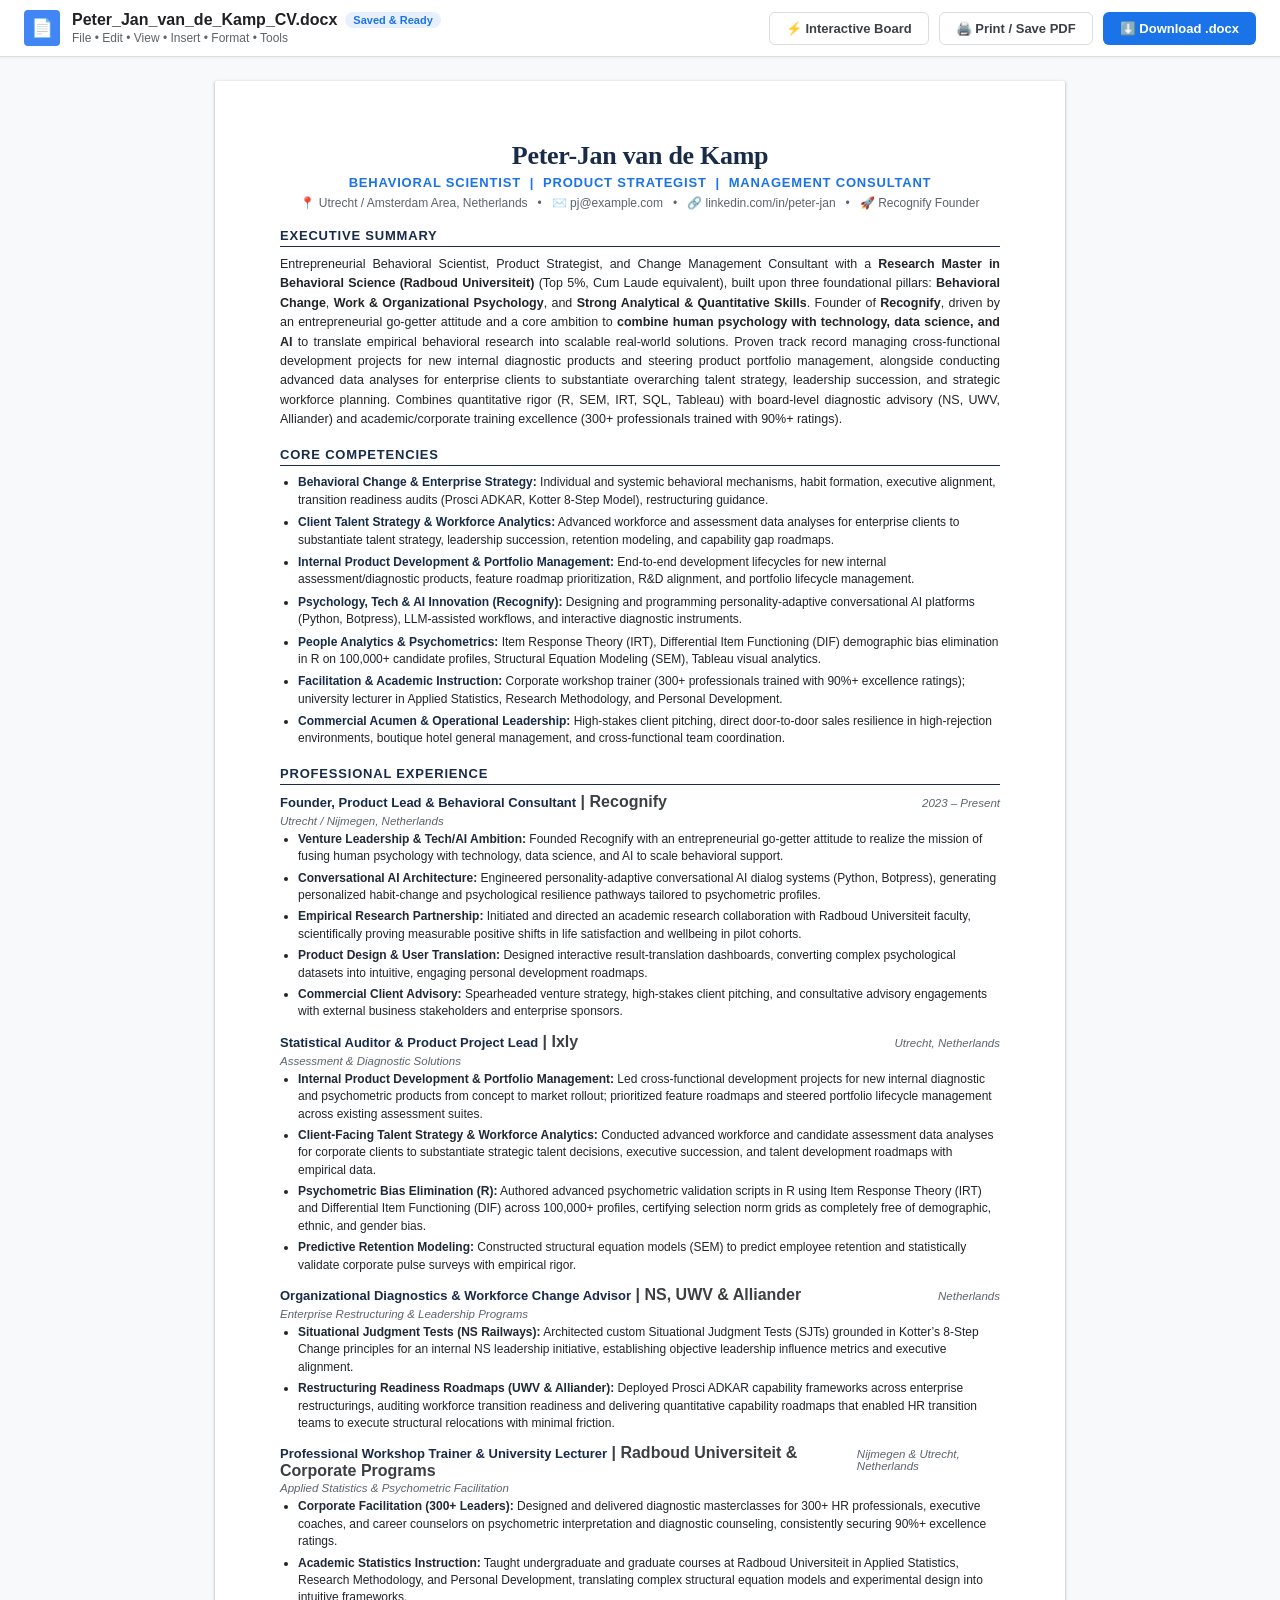
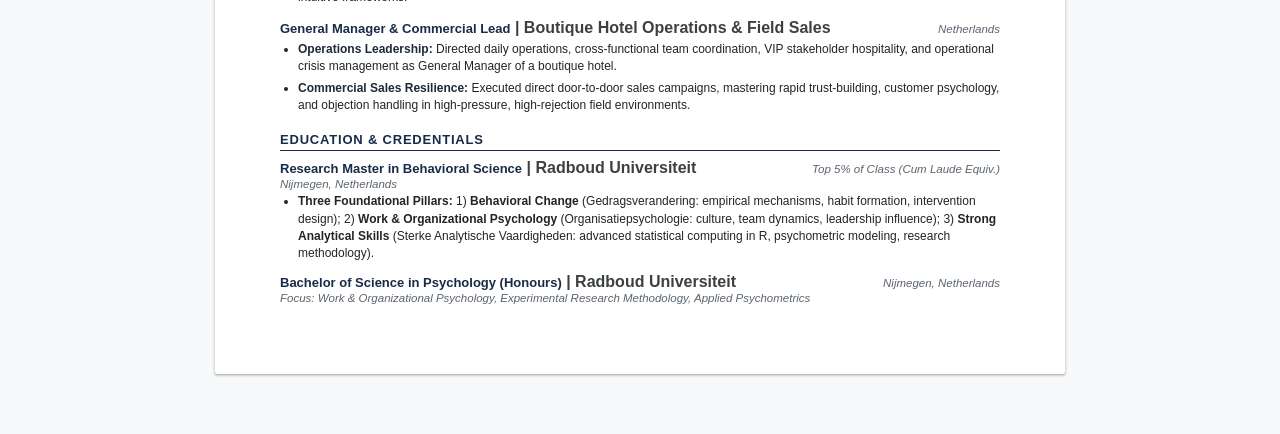
==== cv_google_doc.html @ d3017855 "feat: initial release of Peter-Jan interactive portfolio & CV" ====
<!DOCTYPE html>
<html lang="en">
<head>
  <meta charset="UTF-8">
  <meta name="viewport" content="width=device-width, initial-scale=1.0">
  <title>Peter-Jan van de Kamp — Curriculum Vitae (Google Doc View)</title>
  <link rel="preconnect" href="https://fonts.googleapis.com">
  <link rel="preconnect" href="https://fonts.gstatic.com" crossorigin>
  <link href="https://fonts.googleapis.com/css2?family=Calibri&family=EB+Garamond:wght@400;600;700&family=Inter:wght@400;500;600;700&display=swap" rel="stylesheet">
  <style>
    :root {
      --docs-bg: #F8F9FA;
      --docs-paper: #FFFFFF;
      --docs-header-navy: #182B49;
      --docs-text: #212529;
      --docs-muted: #5A646E;
      --docs-accent: #1A73E8;
      --docs-border: #DADCE0;
    }

    * {
      box-sizing: border-box;
      margin: 0;
      padding: 0;
    }

    body {
      background-color: var(--docs-bg);
      font-family: 'Calibri', -apple-system, BlinkMacSystemFont, "Segoe UI", Roboto, sans-serif;
      color: var(--docs-text);
      display: flex;
      flex-direction: column;
      align-items: center;
      min-height: 100vh;
      padding-bottom: 60px;
    }

    /* Google Docs App Bar */
    .gdocs-bar {
      width: 100%;
      background: #FFFFFF;
      border-bottom: 1px solid var(--docs-border);
      padding: 10px 24px;
      display: flex;
      justify-content: space-between;
      align-items: center;
      position: sticky;
      top: 0;
      z-index: 100;
      box-shadow: 0 1px 3px rgba(0,0,0,0.05);
    }

    .gdocs-title-group {
      display: flex;
      align-items: center;
      gap: 12px;
    }

    .gdocs-icon {
      width: 36px;
      height: 36px;
      background: #4285F4;
      border-radius: 4px;
      display: flex;
      align-items: center;
      justify-content: center;
      color: white;
      font-weight: 700;
      font-size: 18px;
    }

    .gdocs-meta h1 {
      font-size: 16px;
      font-weight: 600;
      color: #202124;
      display: flex;
      align-items: center;
      gap: 8px;
    }

    .gdocs-badge {
      font-size: 11px;
      padding: 2px 8px;
      border-radius: 12px;
      background: #E8F0FE;
      color: #1A73E8;
      font-weight: 600;
    }

    .gdocs-menu {
      font-size: 12px;
      color: #5F6368;
      margin-top: 2px;
    }

    .gdocs-actions {
      display: flex;
      gap: 10px;
      align-items: center;
    }

    .btn {
      display: inline-flex;
      align-items: center;
      gap: 6px;
      padding: 8px 16px;
      border-radius: 6px;
      font-size: 13px;
      font-weight: 600;
      text-decoration: none;
      cursor: pointer;
      border: 1px solid transparent;
      transition: all 0.15s ease;
    }

    .btn-primary {
      background: #1A73E8;
      color: #FFFFFF;
    }
    .btn-primary:hover {
      background: #1557B0;
    }

    .btn-secondary {
      background: #FFFFFF;
      color: #3C4043;
      border-color: #DADCE0;
    }
    .btn-secondary:hover {
      background: #F1F3F4;
    }

    /* Page Container (Google Docs Sheet Simulation) */
    .document-viewport {
      margin-top: 24px;
      width: 100%;
      max-width: 850px;
      display: flex;
      flex-direction: column;
      gap: 24px;
    }

    .paper-sheet {
      background: var(--docs-paper);
      box-shadow: 0 1px 3px 1px rgba(60,64,67,0.15), 0 1px 2px 0 rgba(60,64,67,0.3);
      padding: 60px 65px;
      min-height: 1100px;
      border-radius: 2px;
    }

    /* CV Document Typography */
    .cv-header {
      text-align: center;
      margin-bottom: 18px;
    }

    .cv-name {
      font-family: 'Georgia', serif;
      font-size: 26px;
      font-weight: 700;
      color: var(--docs-header-navy);
      letter-spacing: -0.3px;
      margin-bottom: 4px;
    }

    .cv-subtitle {
      font-size: 13px;
      font-weight: 700;
      color: #1A73E8;
      text-transform: uppercase;
      letter-spacing: 0.8px;
      margin-bottom: 6px;
    }

    .cv-contacts {
      font-size: 12px;
      color: var(--docs-muted);
      display: flex;
      justify-content: center;
      align-items: center;
      gap: 10px;
      flex-wrap: wrap;
    }

    .cv-contacts a {
      color: var(--docs-muted);
      text-decoration: none;
    }
    .cv-contacts a:hover {
      text-decoration: underline;
      color: #1A73E8;
    }

    .section-title {
      font-size: 13px;
      font-weight: 700;
      color: var(--docs-header-navy);
      text-transform: uppercase;
      letter-spacing: 0.8px;
      border-bottom: 1.5px solid var(--docs-header-navy);
      padding-bottom: 3px;
      margin-top: 18px;
      margin-bottom: 8px;
    }

    .summary-text {
      font-size: 12.5px;
      line-height: 1.55;
      color: var(--docs-text);
      text-align: justify;
      margin-bottom: 12px;
    }

    .competency-list {
      list-style-type: disc;
      padding-left: 18px;
      margin-bottom: 12px;
    }

    .competency-list li {
      font-size: 12px;
      line-height: 1.45;
      margin-bottom: 5px;
      color: var(--docs-text);
    }

    .competency-list strong {
      color: var(--docs-header-navy);
    }

    .role-block {
      margin-bottom: 12px;
    }

    .role-header {
      display: flex;
      justify-content: space-between;
      align-items: baseline;
      margin-bottom: 2px;
    }

    .role-title {
      font-size: 13px;
      font-weight: 700;
      color: var(--docs-header-navy);
    }

    .role-company {
      font-weight: 600;
      color: #3C4043;
    }

    .role-meta {
      font-size: 11.5px;
      color: var(--docs-muted);
      font-style: italic;
      margin-bottom: 4px;
    }

    .role-bullets {
      list-style-type: disc;
      padding-left: 18px;
    }

    .role-bullets li {
      font-size: 12px;
      line-height: 1.45;
      margin-bottom: 4px;
      color: var(--docs-text);
    }

    .role-bullets strong {
      color: #1F2937;
    }

    .education-block {
      margin-bottom: 10px;
    }

    .edu-header {
      display: flex;
      justify-content: space-between;
      align-items: baseline;
    }

    .edu-degree {
      font-size: 13px;
      font-weight: 700;
      color: var(--docs-header-navy);
    }

    .edu-school {
      font-weight: 600;
      color: #3C4043;
    }

    .edu-meta {
      font-size: 11.5px;
      color: var(--docs-muted);
      font-style: italic;
      margin-bottom: 3px;
    }

    .edu-bullets {
      list-style-type: disc;
      padding-left: 18px;
    }

    .edu-bullets li {
      font-size: 12px;
      line-height: 1.45;
      color: var(--docs-text);
    }

    /* Print styling */
    @media print {
      body {
        background: #FFFFFF;
        padding: 0;
      }
      .gdocs-bar {
        display: none !important;
      }
      .document-viewport {
        margin: 0;
        max-width: 100%;
      }
      .paper-sheet {
        box-shadow: none;
        padding: 20mm 15mm;
      }
    }
  </style>
</head>
<body>

  <!-- Top Google Docs Control Bar -->
  <header class="gdocs-bar">
    <div class="gdocs-title-group">
      <div class="gdocs-icon">📄</div>
      <div class="gdocs-meta">
        <h1>Peter_Jan_van_de_Kamp_CV.docx <span class="gdocs-badge">Saved &amp; Ready</span></h1>
        <div class="gdocs-menu">File  •  Edit  •  View  •  Insert  •  Format  •  Tools</div>
      </div>
    </div>
    <div class="gdocs-actions">
      <a href="index.html" class="btn btn-secondary">
        ⚡ Interactive Board
      </a>
      <button class="btn btn-secondary" onclick="window.print()">
        🖨️ Print / Save PDF
      </button>
      <a href="Peter_Jan_Van_De_Kamp_CV.docx" download class="btn btn-primary">
        ⬇️ Download .docx
      </a>
    </div>
  </header>

  <!-- Document Paper Sheet -->
  <main class="document-viewport">
    <article class="paper-sheet" id="printable-cv">

      <!-- Header -->
      <header class="cv-header">
        <h1 class="cv-name">Peter-Jan van de Kamp</h1>
        <div class="cv-subtitle">Behavioral Scientist &nbsp;|&nbsp; Product Strategist &nbsp;|&nbsp; Management Consultant</div>
        <div class="cv-contacts">
          <span>📍 Utrecht / Amsterdam Area, Netherlands</span>
          <span>•</span>
          <a href="mailto:pj@example.com">✉️ pj@example.com</a>
          <span>•</span>
          <a href="https://linkedin.com/in/peter-jan" target="_blank">🔗 linkedin.com/in/peter-jan</a>
          <span>•</span>
          <span>🚀 Recognify Founder</span>
        </div>
      </header>

      <!-- Executive Summary -->
      <section>
        <h2 class="section-title">Executive Summary</h2>
        <p class="summary-text">
          Entrepreneurial Behavioral Scientist, Product Strategist, and Change Management Consultant with a <strong>Research Master in Behavioral Science (Radboud Universiteit)</strong> (Top 5%, Cum Laude equivalent), built upon three foundational pillars: <strong>Behavioral Change</strong>, <strong>Work &amp; Organizational Psychology</strong>, and <strong>Strong Analytical &amp; Quantitative Skills</strong>. Founder of <strong>Recognify</strong>, driven by an entrepreneurial go-getter attitude and a core ambition to <strong>combine human psychology with technology, data science, and AI</strong> to translate empirical behavioral research into scalable real-world solutions. Proven track record managing cross-functional development projects for new internal diagnostic products and steering product portfolio management, alongside conducting advanced data analyses for enterprise clients to substantiate overarching talent strategy, leadership succession, and strategic workforce planning. Combines quantitative rigor (R, SEM, IRT, SQL, Tableau) with board-level diagnostic advisory (NS, UWV, Alliander) and academic/corporate training excellence (300+ professionals trained with 90%+ ratings).
        </p>
      </section>

      <!-- Core Competencies -->
      <section>
        <h2 class="section-title">Core Competencies</h2>
        <ul class="competency-list">
          <li><strong>Behavioral Change &amp; Enterprise Strategy:</strong> Individual and systemic behavioral mechanisms, habit formation, executive alignment, transition readiness audits (Prosci ADKAR, Kotter 8-Step Model), restructuring guidance.</li>
          <li><strong>Client Talent Strategy &amp; Workforce Analytics:</strong> Advanced workforce and assessment data analyses for enterprise clients to substantiate talent strategy, leadership succession, retention modeling, and capability gap roadmaps.</li>
          <li><strong>Internal Product Development &amp; Portfolio Management:</strong> End-to-end development lifecycles for new internal assessment/diagnostic products, feature roadmap prioritization, R&amp;D alignment, and portfolio lifecycle management.</li>
          <li><strong>Psychology, Tech &amp; AI Innovation (Recognify):</strong> Designing and programming personality-adaptive conversational AI platforms (Python, Botpress), LLM-assisted workflows, and interactive diagnostic instruments.</li>
          <li><strong>People Analytics &amp; Psychometrics:</strong> Item Response Theory (IRT), Differential Item Functioning (DIF) demographic bias elimination in R on 100,000+ candidate profiles, Structural Equation Modeling (SEM), Tableau visual analytics.</li>
          <li><strong>Facilitation &amp; Academic Instruction:</strong> Corporate workshop trainer (300+ professionals trained with 90%+ excellence ratings); university lecturer in Applied Statistics, Research Methodology, and Personal Development.</li>
          <li><strong>Commercial Acumen &amp; Operational Leadership:</strong> High-stakes client pitching, direct door-to-door sales resilience in high-rejection environments, boutique hotel general management, and cross-functional team coordination.</li>
        </ul>
      </section>

      <!-- Professional Experience -->
      <section>
        <h2 class="section-title">Professional Experience</h2>

        <!-- Recognify -->
        <div class="role-block">
          <div class="role-header">
            <div>
              <span class="role-title">Founder, Product Lead &amp; Behavioral Consultant</span>
              <span class="role-company"> | Recognify</span>
            </div>
            <div class="role-meta">2023 – Present</div>
          </div>
          <div class="role-meta">Utrecht / Nijmegen, Netherlands</div>
          <ul class="role-bullets">
            <li><strong>Venture Leadership &amp; Tech/AI Ambition:</strong> Founded Recognify with an entrepreneurial go-getter attitude to realize the mission of fusing human psychology with technology, data science, and AI to scale behavioral support.</li>
            <li><strong>Conversational AI Architecture:</strong> Engineered personality-adaptive conversational AI dialog systems (Python, Botpress), generating personalized habit-change and psychological resilience pathways tailored to psychometric profiles.</li>
            <li><strong>Empirical Research Partnership:</strong> Initiated and directed an academic research collaboration with Radboud Universiteit faculty, scientifically proving measurable positive shifts in life satisfaction and wellbeing in pilot cohorts.</li>
            <li><strong>Product Design &amp; User Translation:</strong> Designed interactive result-translation dashboards, converting complex psychological datasets into intuitive, engaging personal development roadmaps.</li>
            <li><strong>Commercial Client Advisory:</strong> Spearheaded venture strategy, high-stakes client pitching, and consultative advisory engagements with external business stakeholders and enterprise sponsors.</li>
          </ul>
        </div>

        <!-- Ixly -->
        <div class="role-block">
          <div class="role-header">
            <div>
              <span class="role-title">Statistical Auditor &amp; Product Project Lead</span>
              <span class="role-company"> | Ixly</span>
            </div>
            <div class="role-meta">Utrecht, Netherlands</div>
          </div>
          <div class="role-meta">Assessment &amp; Diagnostic Solutions</div>
          <ul class="role-bullets">
            <li><strong>Internal Product Development &amp; Portfolio Management:</strong> Led cross-functional development projects for new internal diagnostic and psychometric products from concept to market rollout; prioritized feature roadmaps and steered portfolio lifecycle management across existing assessment suites.</li>
            <li><strong>Client-Facing Talent Strategy &amp; Workforce Analytics:</strong> Conducted advanced workforce and candidate assessment data analyses for corporate clients to substantiate strategic talent decisions, executive succession, and talent development roadmaps with empirical data.</li>
            <li><strong>Psychometric Bias Elimination (R):</strong> Authored advanced psychometric validation scripts in R using Item Response Theory (IRT) and Differential Item Functioning (DIF) across 100,000+ profiles, certifying selection norm grids as completely free of demographic, ethnic, and gender bias.</li>
            <li><strong>Predictive Retention Modeling:</strong> Constructed structural equation models (SEM) to predict employee retention and statistically validate corporate pulse surveys with empirical rigor.</li>
          </ul>
        </div>

        <!-- NS, UWV, Alliander -->
        <div class="role-block">
          <div class="role-header">
            <div>
              <span class="role-title">Organizational Diagnostics &amp; Workforce Change Advisor</span>
              <span class="role-company"> | NS, UWV &amp; Alliander</span>
            </div>
            <div class="role-meta">Netherlands</div>
          </div>
          <div class="role-meta">Enterprise Restructuring &amp; Leadership Programs</div>
          <ul class="role-bullets">
            <li><strong>Situational Judgment Tests (NS Railways):</strong> Architected custom Situational Judgment Tests (SJTs) grounded in Kotter’s 8-Step Change principles for an internal NS leadership initiative, establishing objective leadership influence metrics and executive alignment.</li>
            <li><strong>Restructuring Readiness Roadmaps (UWV &amp; Alliander):</strong> Deployed Prosci ADKAR capability frameworks across enterprise restructurings, auditing workforce transition readiness and delivering quantitative capability roadmaps that enabled HR transition teams to execute structural relocations with minimal friction.</li>
          </ul>
        </div>

        <!-- Radboud Trainer -->
        <div class="role-block">
          <div class="role-header">
            <div>
              <span class="role-title">Professional Workshop Trainer &amp; University Lecturer</span>
              <span class="role-company"> | Radboud Universiteit &amp; Corporate Programs</span>
            </div>
            <div class="role-meta">Nijmegen &amp; Utrecht, Netherlands</div>
          </div>
          <div class="role-meta">Applied Statistics &amp; Psychometric Facilitation</div>
          <ul class="role-bullets">
            <li><strong>Corporate Facilitation (300+ Leaders):</strong> Designed and delivered diagnostic masterclasses for 300+ HR professionals, executive coaches, and career counselors on psychometric interpretation and diagnostic counseling, consistently securing 90%+ excellence ratings.</li>
            <li><strong>Academic Statistics Instruction:</strong> Taught undergraduate and graduate courses at Radboud Universiteit in Applied Statistics, Research Methodology, and Personal Development, translating complex structural equation models and experimental design into intuitive frameworks.</li>
          </ul>
        </div>

        <!-- Boutique Hotel & Sales -->
        <div class="role-block">
          <div class="role-header">
            <div>
              <span class="role-title">General Manager &amp; Commercial Lead</span>
              <span class="role-company"> | Boutique Hotel Operations &amp; Field Sales</span>
            </div>
            <div class="role-meta">Netherlands</div>
          </div>
          <ul class="role-bullets">
            <li><strong>Operations Leadership:</strong> Directed daily operations, cross-functional team coordination, VIP stakeholder hospitality, and operational crisis management as General Manager of a boutique hotel.</li>
            <li><strong>Commercial Sales Resilience:</strong> Executed direct door-to-door sales campaigns, mastering rapid trust-building, customer psychology, and objection handling in high-pressure, high-rejection field environments.</li>
          </ul>
        </div>

      </section>

      <!-- Education -->
      <section>
        <h2 class="section-title">Education &amp; Credentials</h2>

        <div class="education-block">
          <div class="edu-header">
            <div>
              <span class="edu-degree">Research Master in Behavioral Science</span>
              <span class="edu-school"> | Radboud Universiteit</span>
            </div>
            <div class="edu-meta">Top 5% of Class (Cum Laude Equiv.)</div>
          </div>
          <div class="edu-meta">Nijmegen, Netherlands</div>
          <ul class="edu-bullets">
            <li><strong>Three Foundational Pillars:</strong> 1) <strong>Behavioral Change</strong> (Gedragsverandering: empirical mechanisms, habit formation, intervention design); 2) <strong>Work &amp; Organizational Psychology</strong> (Organisatiepsychologie: culture, team dynamics, leadership influence); 3) <strong>Strong Analytical Skills</strong> (Sterke Analytische Vaardigheden: advanced statistical computing in R, psychometric modeling, research methodology).</li>
          </ul>
        </div>

        <div class="education-block">
          <div class="edu-header">
            <div>
              <span class="edu-degree">Bachelor of Science in Psychology (Honours)</span>
              <span class="edu-school"> | Radboud Universiteit</span>
            </div>
            <div class="edu-meta">Nijmegen, Netherlands</div>
          </div>
          <div class="edu-meta">Focus: Work &amp; Organizational Psychology, Experimental Research Methodology, Applied Psychometrics</div>
        </div>

      </section>

    </article>
  </main>

</body>
</html>
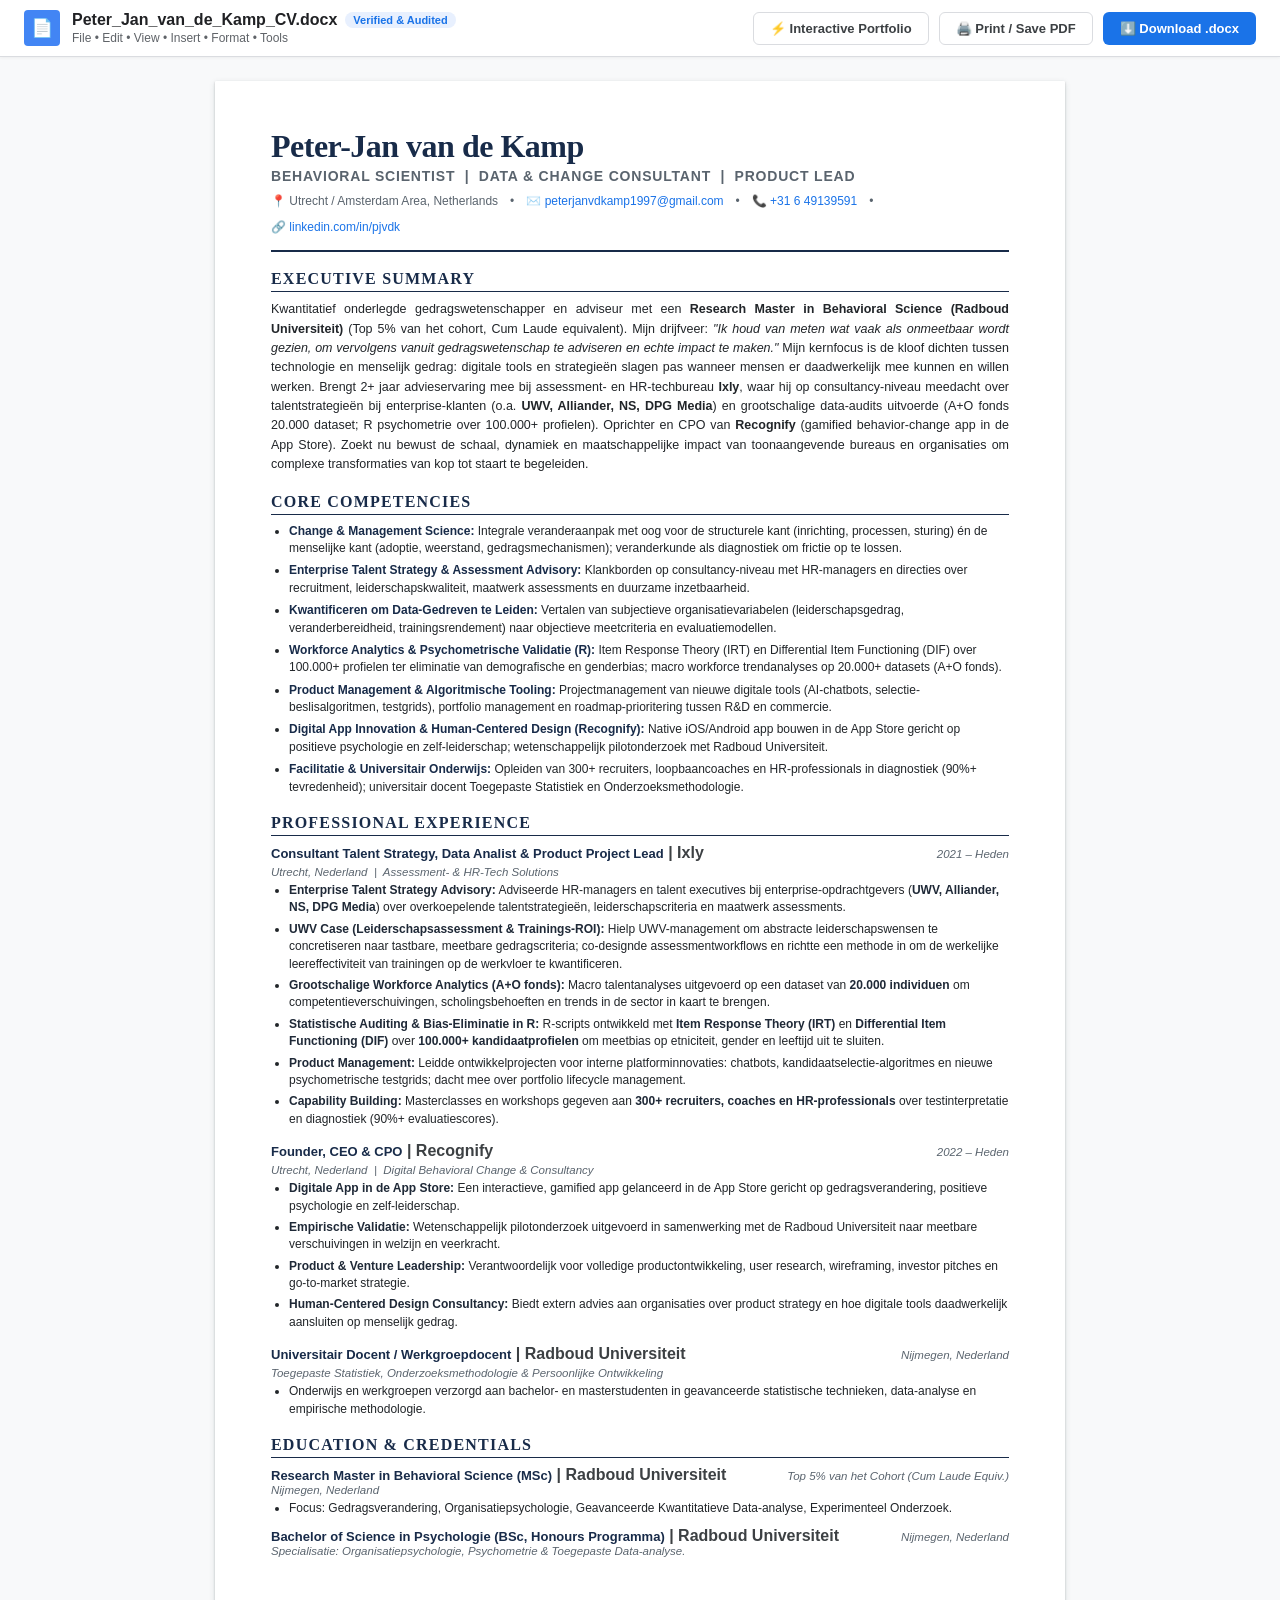
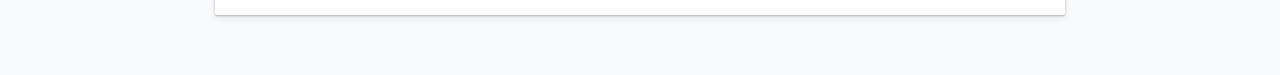
==== commit 0637ef83: "feat(portfolio): update interactive portfolio with audited cases and contact details" ====
--- a/cv_google_doc.html
+++ b/cv_google_doc.html
@@ -3,7 +3,7 @@
 <head>
   <meta charset="UTF-8">
   <meta name="viewport" content="width=device-width, initial-scale=1.0">
-  <title>Peter-Jan van de Kamp — Curriculum Vitae (Google Doc View)</title>
+  <title>Peter-Jan van de Kamp — Curriculum Vitae (ATS &amp; Clean View)</title>
   <link rel="preconnect" href="https://fonts.googleapis.com">
   <link rel="preconnect" href="https://fonts.gstatic.com" crossorigin>
   <link href="https://fonts.googleapis.com/css2?family=Calibri&family=EB+Garamond:wght@400;600;700&family=Inter:wght@400;500;600;700&display=swap" rel="stylesheet">
@@ -142,61 +142,63 @@
 
     .paper-sheet {
       background: var(--docs-paper);
-      box-shadow: 0 1px 3px 1px rgba(60,64,67,0.15), 0 1px 2px 0 rgba(60,64,67,0.3);
-      padding: 60px 65px;
-      min-height: 1100px;
-      border-radius: 2px;
-    }
-
-    /* CV Document Typography */
+      box-shadow: 0 2px 6px rgba(60,64,67,0.15), 0 1px 2px rgba(60,64,67,0.3);
+      border-radius: 1px;
+      padding: 48px 56px;
+      min-height: 1050px;
+    }
+
+    /* Header Block */
     .cv-header {
-      text-align: center;
+      border-bottom: 2px solid var(--docs-header-navy);
+      padding-bottom: 16px;
       margin-bottom: 18px;
     }
 
     .cv-name {
-      font-family: 'Georgia', serif;
-      font-size: 26px;
+      font-family: 'EB Garamond', Georgia, serif;
+      font-size: 32px;
       font-weight: 700;
       color: var(--docs-header-navy);
-      letter-spacing: -0.3px;
+      letter-spacing: -0.5px;
+      line-height: 1.1;
       margin-bottom: 4px;
     }
 
     .cv-subtitle {
-      font-size: 13px;
-      font-weight: 700;
-      color: #1A73E8;
+      font-size: 14px;
+      font-weight: 600;
+      color: var(--docs-muted);
+      letter-spacing: 0.8px;
       text-transform: uppercase;
-      letter-spacing: 0.8px;
-      margin-bottom: 6px;
+      margin-bottom: 10px;
     }
 
     .cv-contacts {
+      display: flex;
+      flex-wrap: wrap;
+      gap: 12px;
       font-size: 12px;
       color: var(--docs-muted);
-      display: flex;
-      justify-content: center;
-      align-items: center;
-      gap: 10px;
-      flex-wrap: wrap;
     }
 
     .cv-contacts a {
-      color: var(--docs-muted);
+      color: var(--docs-accent);
       text-decoration: none;
     }
+
     .cv-contacts a:hover {
       text-decoration: underline;
-      color: #1A73E8;
-    }
-
+    }
+
+    /* Section Typography */
     .section-title {
-      font-size: 13px;
+      font-family: 'EB Garamond', Georgia, serif;
+      font-size: 16px;
       font-weight: 700;
+      text-transform: uppercase;
+      letter-spacing: 1.2px;
       color: var(--docs-header-navy);
-      text-transform: uppercase;
-      letter-spacing: 0.8px;
       border-bottom: 1.5px solid var(--docs-header-navy);
       padding-bottom: 3px;
       margin-top: 18px;
@@ -229,7 +231,7 @@
     }
 
     .role-block {
-      margin-bottom: 12px;
+      margin-bottom: 14px;
     }
 
     .role-header {
@@ -298,12 +300,12 @@
       font-size: 11.5px;
       color: var(--docs-muted);
       font-style: italic;
-      margin-bottom: 3px;
     }
 
     .edu-bullets {
       list-style-type: disc;
       padding-left: 18px;
+      margin-top: 4px;
     }
 
     .edu-bullets li {
@@ -312,10 +314,10 @@
       color: var(--docs-text);
     }
 
-    /* Print styling */
+    /* Print Optimization */
     @media print {
       body {
-        background: #FFFFFF;
+        background: white;
         padding: 0;
       }
       .gdocs-bar {
@@ -327,7 +329,7 @@
       }
       .paper-sheet {
         box-shadow: none;
-        padding: 20mm 15mm;
+        padding: 15mm 15mm;
       }
     }
   </style>
@@ -339,13 +341,13 @@
     <div class="gdocs-title-group">
       <div class="gdocs-icon">📄</div>
       <div class="gdocs-meta">
-        <h1>Peter_Jan_van_de_Kamp_CV.docx <span class="gdocs-badge">Saved &amp; Ready</span></h1>
+        <h1>Peter_Jan_van_de_Kamp_CV.docx <span class="gdocs-badge">Verified &amp; Audited</span></h1>
         <div class="gdocs-menu">File  •  Edit  •  View  •  Insert  •  Format  •  Tools</div>
       </div>
     </div>
     <div class="gdocs-actions">
       <a href="index.html" class="btn btn-secondary">
-        ⚡ Interactive Board
+        ⚡ Interactive Portfolio
       </a>
       <button class="btn btn-secondary" onclick="window.print()">
         🖨️ Print / Save PDF
@@ -363,15 +365,15 @@
       <!-- Header -->
       <header class="cv-header">
         <h1 class="cv-name">Peter-Jan van de Kamp</h1>
-        <div class="cv-subtitle">Behavioral Scientist &nbsp;|&nbsp; Product Strategist &nbsp;|&nbsp; Management Consultant</div>
+        <div class="cv-subtitle">Behavioral Scientist &nbsp;|&nbsp; Data &amp; Change Consultant &nbsp;|&nbsp; Product Lead</div>
         <div class="cv-contacts">
           <span>📍 Utrecht / Amsterdam Area, Netherlands</span>
           <span>•</span>
-          <a href="mailto:pj@example.com">✉️ pj@example.com</a>
+          <a href="mailto:peterjanvdkamp1997@gmail.com">✉️ peterjanvdkamp1997@gmail.com</a>
           <span>•</span>
-          <a href="https://linkedin.com/in/peter-jan" target="_blank">🔗 linkedin.com/in/peter-jan</a>
+          <a href="tel:+31649139591">📞 +31 6 49139591</a>
           <span>•</span>
-          <span>🚀 Recognify Founder</span>
+          <a href="https://linkedin.com/in/pjvdk" target="_blank">🔗 linkedin.com/in/pjvdk</a>
         </div>
       </header>
 
@@ -379,7 +381,7 @@
       <section>
         <h2 class="section-title">Executive Summary</h2>
         <p class="summary-text">
-          Entrepreneurial Behavioral Scientist, Product Strategist, and Change Management Consultant with a <strong>Research Master in Behavioral Science (Radboud Universiteit)</strong> (Top 5%, Cum Laude equivalent), built upon three foundational pillars: <strong>Behavioral Change</strong>, <strong>Work &amp; Organizational Psychology</strong>, and <strong>Strong Analytical &amp; Quantitative Skills</strong>. Founder of <strong>Recognify</strong>, driven by an entrepreneurial go-getter attitude and a core ambition to <strong>combine human psychology with technology, data science, and AI</strong> to translate empirical behavioral research into scalable real-world solutions. Proven track record managing cross-functional development projects for new internal diagnostic products and steering product portfolio management, alongside conducting advanced data analyses for enterprise clients to substantiate overarching talent strategy, leadership succession, and strategic workforce planning. Combines quantitative rigor (R, SEM, IRT, SQL, Tableau) with board-level diagnostic advisory (NS, UWV, Alliander) and academic/corporate training excellence (300+ professionals trained with 90%+ ratings).
+          Kwantitatief onderlegde gedragswetenschapper en adviseur met een <strong>Research Master in Behavioral Science (Radboud Universiteit)</strong> (Top 5% van het cohort, Cum Laude equivalent). Mijn drijfveer: <em>"Ik houd van meten wat vaak als onmeetbaar wordt gezien, om vervolgens vanuit gedragswetenschap te adviseren en echte impact te maken."</em> Mijn kernfocus is de kloof dichten tussen technologie en menselijk gedrag: digitale tools en strategieën slagen pas wanneer mensen er daadwerkelijk mee kunnen en willen werken. Brengt 2+ jaar advieservaring mee bij assessment- en HR-techbureau <strong>Ixly</strong>, waar hij op consultancy-niveau meedacht over talentstrategieën bij enterprise-klanten (o.a. <strong>UWV, Alliander, NS, DPG Media</strong>) en grootschalige data-audits uitvoerde (A+O fonds 20.000 dataset; R psychometrie over 100.000+ profielen). Oprichter en CPO van <strong>Recognify</strong> (gamified behavior-change app in de App Store). Zoekt nu bewust de schaal, dynamiek en maatschappelijke impact van toonaangevende bureaus en organisaties om complexe transformaties van kop tot staart te begeleiden.
         </p>
       </section>
 
@@ -387,70 +389,55 @@
       <section>
         <h2 class="section-title">Core Competencies</h2>
         <ul class="competency-list">
-          <li><strong>Behavioral Change &amp; Enterprise Strategy:</strong> Individual and systemic behavioral mechanisms, habit formation, executive alignment, transition readiness audits (Prosci ADKAR, Kotter 8-Step Model), restructuring guidance.</li>
-          <li><strong>Client Talent Strategy &amp; Workforce Analytics:</strong> Advanced workforce and assessment data analyses for enterprise clients to substantiate talent strategy, leadership succession, retention modeling, and capability gap roadmaps.</li>
-          <li><strong>Internal Product Development &amp; Portfolio Management:</strong> End-to-end development lifecycles for new internal assessment/diagnostic products, feature roadmap prioritization, R&amp;D alignment, and portfolio lifecycle management.</li>
-          <li><strong>Psychology, Tech &amp; AI Innovation (Recognify):</strong> Designing and programming personality-adaptive conversational AI platforms (Python, Botpress), LLM-assisted workflows, and interactive diagnostic instruments.</li>
-          <li><strong>People Analytics &amp; Psychometrics:</strong> Item Response Theory (IRT), Differential Item Functioning (DIF) demographic bias elimination in R on 100,000+ candidate profiles, Structural Equation Modeling (SEM), Tableau visual analytics.</li>
-          <li><strong>Facilitation &amp; Academic Instruction:</strong> Corporate workshop trainer (300+ professionals trained with 90%+ excellence ratings); university lecturer in Applied Statistics, Research Methodology, and Personal Development.</li>
-          <li><strong>Commercial Acumen &amp; Operational Leadership:</strong> High-stakes client pitching, direct door-to-door sales resilience in high-rejection environments, boutique hotel general management, and cross-functional team coordination.</li>
+          <li><strong>Change &amp; Management Science:</strong> Integrale veranderaanpak met oog voor de structurele kant (inrichting, processen, sturing) én de menselijke kant (adoptie, weerstand, gedragsmechanismen); veranderkunde als diagnostiek om frictie op te lossen.</li>
+          <li><strong>Enterprise Talent Strategy &amp; Assessment Advisory:</strong> Klankborden op consultancy-niveau met HR-managers en directies over recruitment, leiderschapskwaliteit, maatwerk assessments en duurzame inzetbaarheid.</li>
+          <li><strong>Kwantificeren om Data-Gedreven te Leiden:</strong> Vertalen van subjectieve organisatievariabelen (leiderschapsgedrag, veranderbereidheid, trainingsrendement) naar objectieve meetcriteria en evaluatiemodellen.</li>
+          <li><strong>Workforce Analytics &amp; Psychometrische Validatie (R):</strong> Item Response Theory (IRT) en Differential Item Functioning (DIF) over 100.000+ profielen ter eliminatie van demografische en genderbias; macro workforce trendanalyses op 20.000+ datasets (A+O fonds).</li>
+          <li><strong>Product Management &amp; Algoritmische Tooling:</strong> Projectmanagement van nieuwe digitale tools (AI-chatbots, selectie-beslisalgoritmen, testgrids), portfolio management en roadmap-prioritering tussen R&amp;D en commercie.</li>
+          <li><strong>Digital App Innovation &amp; Human-Centered Design (Recognify):</strong> Native iOS/Android app bouwen in de App Store gericht op positieve psychologie en zelf-leiderschap; wetenschappelijk pilotonderzoek met Radboud Universiteit.</li>
+          <li><strong>Facilitatie &amp; Universitair Onderwijs:</strong> Opleiden van 300+ recruiters, loopbaancoaches en HR-professionals in diagnostiek (90%+ tevredenheid); universitair docent Toegepaste Statistiek en Onderzoeksmethodologie.</li>
         </ul>
       </section>
 
       <!-- Professional Experience -->
       <section>
         <h2 class="section-title">Professional Experience</h2>
+
+        <!-- Ixly -->
+        <div class="role-block">
+          <div class="role-header">
+            <div>
+              <span class="role-title">Consultant Talent Strategy, Data Analist &amp; Product Project Lead</span>
+              <span class="role-company"> | Ixly</span>
+            </div>
+            <div class="role-meta">2021 – Heden</div>
+          </div>
+          <div class="role-meta">Utrecht, Nederland &nbsp;|&nbsp; Assessment- &amp; HR-Tech Solutions</div>
+          <ul class="role-bullets">
+            <li><strong>Enterprise Talent Strategy Advisory:</strong> Adviseerde HR-managers en talent executives bij enterprise-opdrachtgevers (<strong>UWV, Alliander, NS, DPG Media</strong>) over overkoepelende talentstrategieën, leiderschapscriteria en maatwerk assessments.</li>
+            <li><strong>UWV Case (Leiderschapsassessment &amp; Trainings-ROI):</strong> Hielp UWV-management om abstracte leiderschapswensen te concretiseren naar tastbare, meetbare gedragscriteria; co-designde assessmentworkflows en richtte een methode in om de werkelijke leereffectiviteit van trainingen op de werkvloer te kwantificeren.</li>
+            <li><strong>Grootschalige Workforce Analytics (A+O fonds):</strong> Macro talentanalyses uitgevoerd op een dataset van <strong>20.000 individuen</strong> om competentieverschuivingen, scholingsbehoeften en trends in de sector in kaart te brengen.</li>
+            <li><strong>Statistische Auditing &amp; Bias-Eliminatie in R:</strong> R-scripts ontwikkeld met <strong>Item Response Theory (IRT)</strong> en <strong>Differential Item Functioning (DIF)</strong> over <strong>100.000+ kandidaatprofielen</strong> om meetbias op etniciteit, gender en leeftijd uit te sluiten.</li>
+            <li><strong>Product Management:</strong> Leidde ontwikkelprojecten voor interne platforminnovaties: chatbots, kandidaatselectie-algoritmes en nieuwe psychometrische testgrids; dacht mee over portfolio lifecycle management.</li>
+            <li><strong>Capability Building:</strong> Masterclasses en workshops gegeven aan <strong>300+ recruiters, coaches en HR-professionals</strong> over testinterpretatie en diagnostiek (90%+ evaluatiescores).</li>
+          </ul>
+        </div>
 
         <!-- Recognify -->
         <div class="role-block">
           <div class="role-header">
             <div>
-              <span class="role-title">Founder, Product Lead &amp; Behavioral Consultant</span>
+              <span class="role-title">Founder, CEO &amp; CPO</span>
               <span class="role-company"> | Recognify</span>
             </div>
-            <div class="role-meta">2023 – Present</div>
+            <div class="role-meta">2022 – Heden</div>
           </div>
-          <div class="role-meta">Utrecht / Nijmegen, Netherlands</div>
+          <div class="role-meta">Utrecht, Nederland &nbsp;|&nbsp; Digital Behavioral Change &amp; Consultancy</div>
           <ul class="role-bullets">
-            <li><strong>Venture Leadership &amp; Tech/AI Ambition:</strong> Founded Recognify with an entrepreneurial go-getter attitude to realize the mission of fusing human psychology with technology, data science, and AI to scale behavioral support.</li>
-            <li><strong>Conversational AI Architecture:</strong> Engineered personality-adaptive conversational AI dialog systems (Python, Botpress), generating personalized habit-change and psychological resilience pathways tailored to psychometric profiles.</li>
-            <li><strong>Empirical Research Partnership:</strong> Initiated and directed an academic research collaboration with Radboud Universiteit faculty, scientifically proving measurable positive shifts in life satisfaction and wellbeing in pilot cohorts.</li>
-            <li><strong>Product Design &amp; User Translation:</strong> Designed interactive result-translation dashboards, converting complex psychological datasets into intuitive, engaging personal development roadmaps.</li>
-            <li><strong>Commercial Client Advisory:</strong> Spearheaded venture strategy, high-stakes client pitching, and consultative advisory engagements with external business stakeholders and enterprise sponsors.</li>
-          </ul>
-        </div>
-
-        <!-- Ixly -->
-        <div class="role-block">
-          <div class="role-header">
-            <div>
-              <span class="role-title">Statistical Auditor &amp; Product Project Lead</span>
-              <span class="role-company"> | Ixly</span>
-            </div>
-            <div class="role-meta">Utrecht, Netherlands</div>
-          </div>
-          <div class="role-meta">Assessment &amp; Diagnostic Solutions</div>
-          <ul class="role-bullets">
-            <li><strong>Internal Product Development &amp; Portfolio Management:</strong> Led cross-functional development projects for new internal diagnostic and psychometric products from concept to market rollout; prioritized feature roadmaps and steered portfolio lifecycle management across existing assessment suites.</li>
-            <li><strong>Client-Facing Talent Strategy &amp; Workforce Analytics:</strong> Conducted advanced workforce and candidate assessment data analyses for corporate clients to substantiate strategic talent decisions, executive succession, and talent development roadmaps with empirical data.</li>
-            <li><strong>Psychometric Bias Elimination (R):</strong> Authored advanced psychometric validation scripts in R using Item Response Theory (IRT) and Differential Item Functioning (DIF) across 100,000+ profiles, certifying selection norm grids as completely free of demographic, ethnic, and gender bias.</li>
-            <li><strong>Predictive Retention Modeling:</strong> Constructed structural equation models (SEM) to predict employee retention and statistically validate corporate pulse surveys with empirical rigor.</li>
-          </ul>
-        </div>
-
-        <!-- NS, UWV, Alliander -->
-        <div class="role-block">
-          <div class="role-header">
-            <div>
-              <span class="role-title">Organizational Diagnostics &amp; Workforce Change Advisor</span>
-              <span class="role-company"> | NS, UWV &amp; Alliander</span>
-            </div>
-            <div class="role-meta">Netherlands</div>
-          </div>
-          <div class="role-meta">Enterprise Restructuring &amp; Leadership Programs</div>
-          <ul class="role-bullets">
-            <li><strong>Situational Judgment Tests (NS Railways):</strong> Architected custom Situational Judgment Tests (SJTs) grounded in Kotter’s 8-Step Change principles for an internal NS leadership initiative, establishing objective leadership influence metrics and executive alignment.</li>
-            <li><strong>Restructuring Readiness Roadmaps (UWV &amp; Alliander):</strong> Deployed Prosci ADKAR capability frameworks across enterprise restructurings, auditing workforce transition readiness and delivering quantitative capability roadmaps that enabled HR transition teams to execute structural relocations with minimal friction.</li>
+            <li><strong>Digitale App in de App Store:</strong> Een interactieve, gamified app gelanceerd in de App Store gericht op gedragsverandering, positieve psychologie en zelf-leiderschap.</li>
+            <li><strong>Empirische Validatie:</strong> Wetenschappelijk pilotonderzoek uitgevoerd in samenwerking met de Radboud Universiteit naar meetbare verschuivingen in welzijn en veerkracht.</li>
+            <li><strong>Product &amp; Venture Leadership:</strong> Verantwoordelijk voor volledige productontwikkeling, user research, wireframing, investor pitches en go-to-market strategie.</li>
+            <li><strong>Human-Centered Design Consultancy:</strong> Biedt extern advies aan organisaties over product strategy en hoe digitale tools daadwerkelijk aansluiten op menselijk gedrag.</li>
           </ul>
         </div>
 
@@ -458,30 +445,14 @@
         <div class="role-block">
           <div class="role-header">
             <div>
-              <span class="role-title">Professional Workshop Trainer &amp; University Lecturer</span>
-              <span class="role-company"> | Radboud Universiteit &amp; Corporate Programs</span>
+              <span class="role-title">Universitair Docent / Werkgroepdocent</span>
+              <span class="role-company"> | Radboud Universiteit</span>
             </div>
-            <div class="role-meta">Nijmegen &amp; Utrecht, Netherlands</div>
+            <div class="role-meta">Nijmegen, Nederland</div>
           </div>
-          <div class="role-meta">Applied Statistics &amp; Psychometric Facilitation</div>
+          <div class="role-meta">Toegepaste Statistiek, Onderzoeksmethodologie &amp; Persoonlijke Ontwikkeling</div>
           <ul class="role-bullets">
-            <li><strong>Corporate Facilitation (300+ Leaders):</strong> Designed and delivered diagnostic masterclasses for 300+ HR professionals, executive coaches, and career counselors on psychometric interpretation and diagnostic counseling, consistently securing 90%+ excellence ratings.</li>
-            <li><strong>Academic Statistics Instruction:</strong> Taught undergraduate and graduate courses at Radboud Universiteit in Applied Statistics, Research Methodology, and Personal Development, translating complex structural equation models and experimental design into intuitive frameworks.</li>
-          </ul>
-        </div>
-
-        <!-- Boutique Hotel & Sales -->
-        <div class="role-block">
-          <div class="role-header">
-            <div>
-              <span class="role-title">General Manager &amp; Commercial Lead</span>
-              <span class="role-company"> | Boutique Hotel Operations &amp; Field Sales</span>
-            </div>
-            <div class="role-meta">Netherlands</div>
-          </div>
-          <ul class="role-bullets">
-            <li><strong>Operations Leadership:</strong> Directed daily operations, cross-functional team coordination, VIP stakeholder hospitality, and operational crisis management as General Manager of a boutique hotel.</li>
-            <li><strong>Commercial Sales Resilience:</strong> Executed direct door-to-door sales campaigns, mastering rapid trust-building, customer psychology, and objection handling in high-pressure, high-rejection field environments.</li>
+            <li>Onderwijs en werkgroepen verzorgd aan bachelor- en masterstudenten in geavanceerde statistische technieken, data-analyse en empirische methodologie.</li>
           </ul>
         </div>
 
@@ -494,26 +465,26 @@
         <div class="education-block">
           <div class="edu-header">
             <div>
-              <span class="edu-degree">Research Master in Behavioral Science</span>
+              <span class="edu-degree">Research Master in Behavioral Science (MSc)</span>
               <span class="edu-school"> | Radboud Universiteit</span>
             </div>
-            <div class="edu-meta">Top 5% of Class (Cum Laude Equiv.)</div>
+            <div class="edu-meta">Top 5% van het Cohort (Cum Laude Equiv.)</div>
           </div>
-          <div class="edu-meta">Nijmegen, Netherlands</div>
+          <div class="edu-meta">Nijmegen, Nederland</div>
           <ul class="edu-bullets">
-            <li><strong>Three Foundational Pillars:</strong> 1) <strong>Behavioral Change</strong> (Gedragsverandering: empirical mechanisms, habit formation, intervention design); 2) <strong>Work &amp; Organizational Psychology</strong> (Organisatiepsychologie: culture, team dynamics, leadership influence); 3) <strong>Strong Analytical Skills</strong> (Sterke Analytische Vaardigheden: advanced statistical computing in R, psychometric modeling, research methodology).</li>
+            <li>Focus: Gedragsverandering, Organisatiepsychologie, Geavanceerde Kwantitatieve Data-analyse, Experimenteel Onderzoek.</li>
           </ul>
         </div>
 
         <div class="education-block">
           <div class="edu-header">
             <div>
-              <span class="edu-degree">Bachelor of Science in Psychology (Honours)</span>
+              <span class="edu-degree">Bachelor of Science in Psychologie (BSc, Honours Programma)</span>
               <span class="edu-school"> | Radboud Universiteit</span>
             </div>
-            <div class="edu-meta">Nijmegen, Netherlands</div>
+            <div class="edu-meta">Nijmegen, Nederland</div>
           </div>
-          <div class="edu-meta">Focus: Work &amp; Organizational Psychology, Experimental Research Methodology, Applied Psychometrics</div>
+          <div class="edu-meta">Specialisatie: Organisatiepsychologie, Psychometrie &amp; Toegepaste Data-analyse.</div>
         </div>
 
       </section>
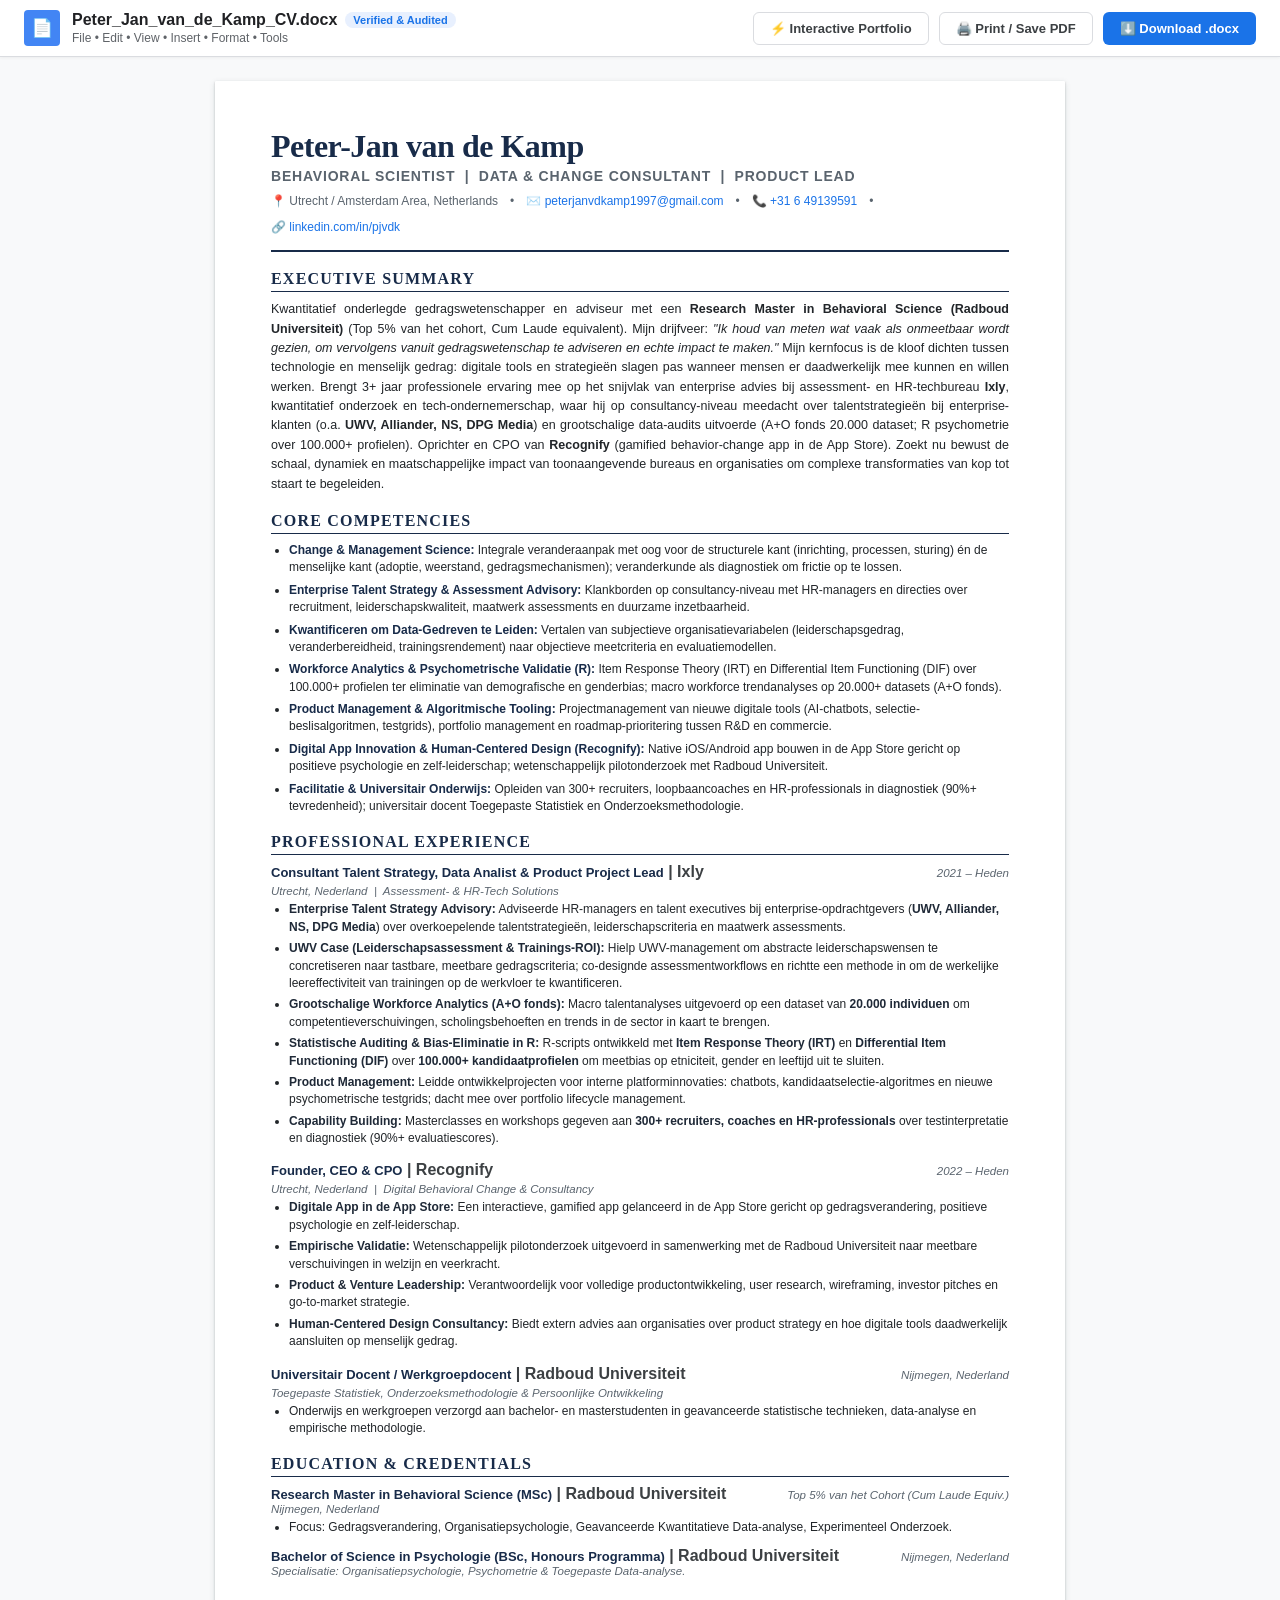
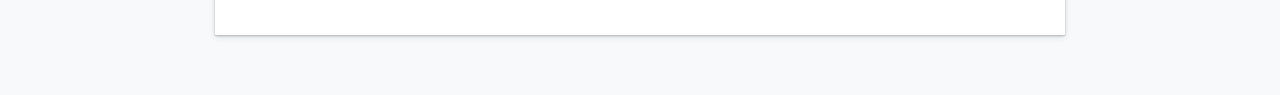
==== commit 56ba786a: "feat(portfolio): sharpen experience framing to 3+ years" ====
--- a/cv_google_doc.html
+++ b/cv_google_doc.html
@@ -381,7 +381,7 @@
       <section>
         <h2 class="section-title">Executive Summary</h2>
         <p class="summary-text">
-          Kwantitatief onderlegde gedragswetenschapper en adviseur met een <strong>Research Master in Behavioral Science (Radboud Universiteit)</strong> (Top 5% van het cohort, Cum Laude equivalent). Mijn drijfveer: <em>"Ik houd van meten wat vaak als onmeetbaar wordt gezien, om vervolgens vanuit gedragswetenschap te adviseren en echte impact te maken."</em> Mijn kernfocus is de kloof dichten tussen technologie en menselijk gedrag: digitale tools en strategieën slagen pas wanneer mensen er daadwerkelijk mee kunnen en willen werken. Brengt 2+ jaar advieservaring mee bij assessment- en HR-techbureau <strong>Ixly</strong>, waar hij op consultancy-niveau meedacht over talentstrategieën bij enterprise-klanten (o.a. <strong>UWV, Alliander, NS, DPG Media</strong>) en grootschalige data-audits uitvoerde (A+O fonds 20.000 dataset; R psychometrie over 100.000+ profielen). Oprichter en CPO van <strong>Recognify</strong> (gamified behavior-change app in de App Store). Zoekt nu bewust de schaal, dynamiek en maatschappelijke impact van toonaangevende bureaus en organisaties om complexe transformaties van kop tot staart te begeleiden.
+          Kwantitatief onderlegde gedragswetenschapper en adviseur met een <strong>Research Master in Behavioral Science (Radboud Universiteit)</strong> (Top 5% van het cohort, Cum Laude equivalent). Mijn drijfveer: <em>"Ik houd van meten wat vaak als onmeetbaar wordt gezien, om vervolgens vanuit gedragswetenschap te adviseren en echte impact te maken."</em> Mijn kernfocus is de kloof dichten tussen technologie en menselijk gedrag: digitale tools en strategieën slagen pas wanneer mensen er daadwerkelijk mee kunnen en willen werken. Brengt 3+ jaar professionele ervaring mee op het snijvlak van enterprise advies bij assessment- en HR-techbureau <strong>Ixly</strong>, kwantitatief onderzoek en tech-ondernemerschap, waar hij op consultancy-niveau meedacht over talentstrategieën bij enterprise-klanten (o.a. <strong>UWV, Alliander, NS, DPG Media</strong>) en grootschalige data-audits uitvoerde (A+O fonds 20.000 dataset; R psychometrie over 100.000+ profielen). Oprichter en CPO van <strong>Recognify</strong> (gamified behavior-change app in de App Store). Zoekt nu bewust de schaal, dynamiek en maatschappelijke impact van toonaangevende bureaus en organisaties om complexe transformaties van kop tot staart te begeleiden.
         </p>
       </section>
 
